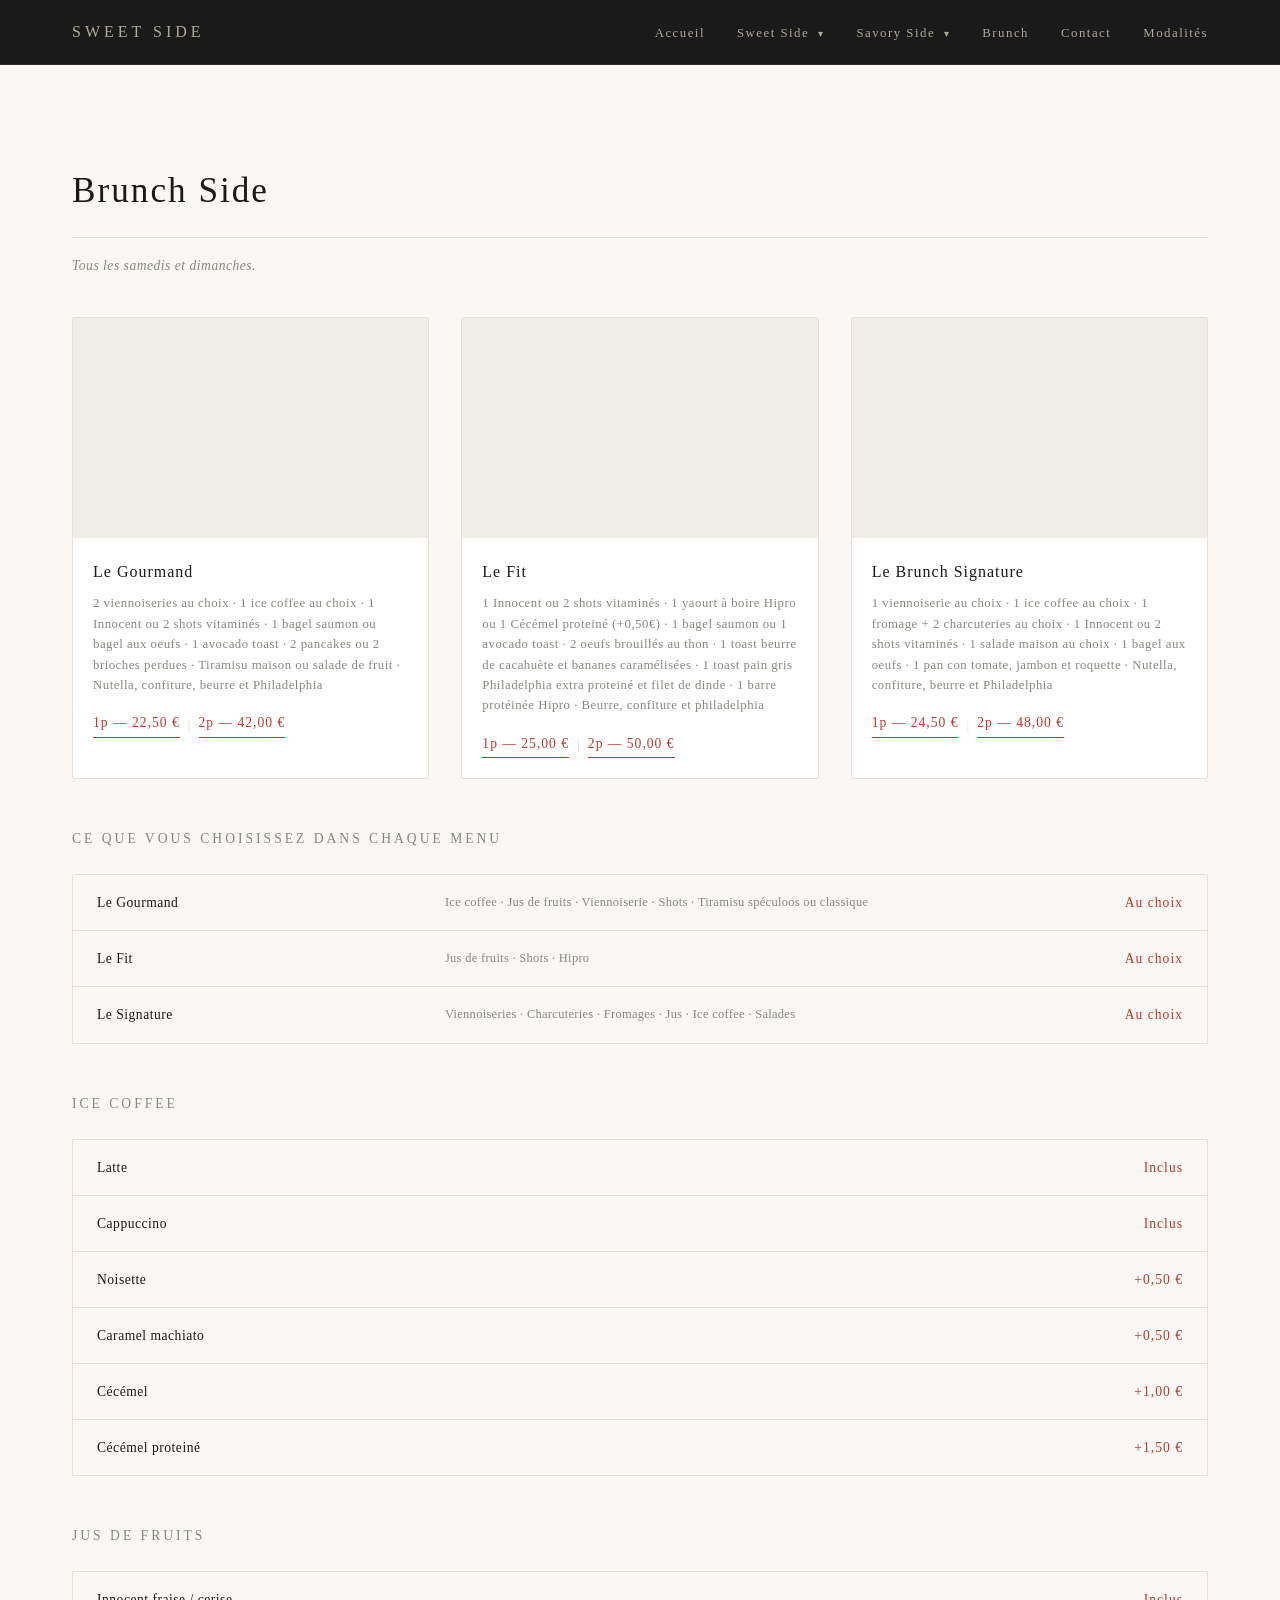
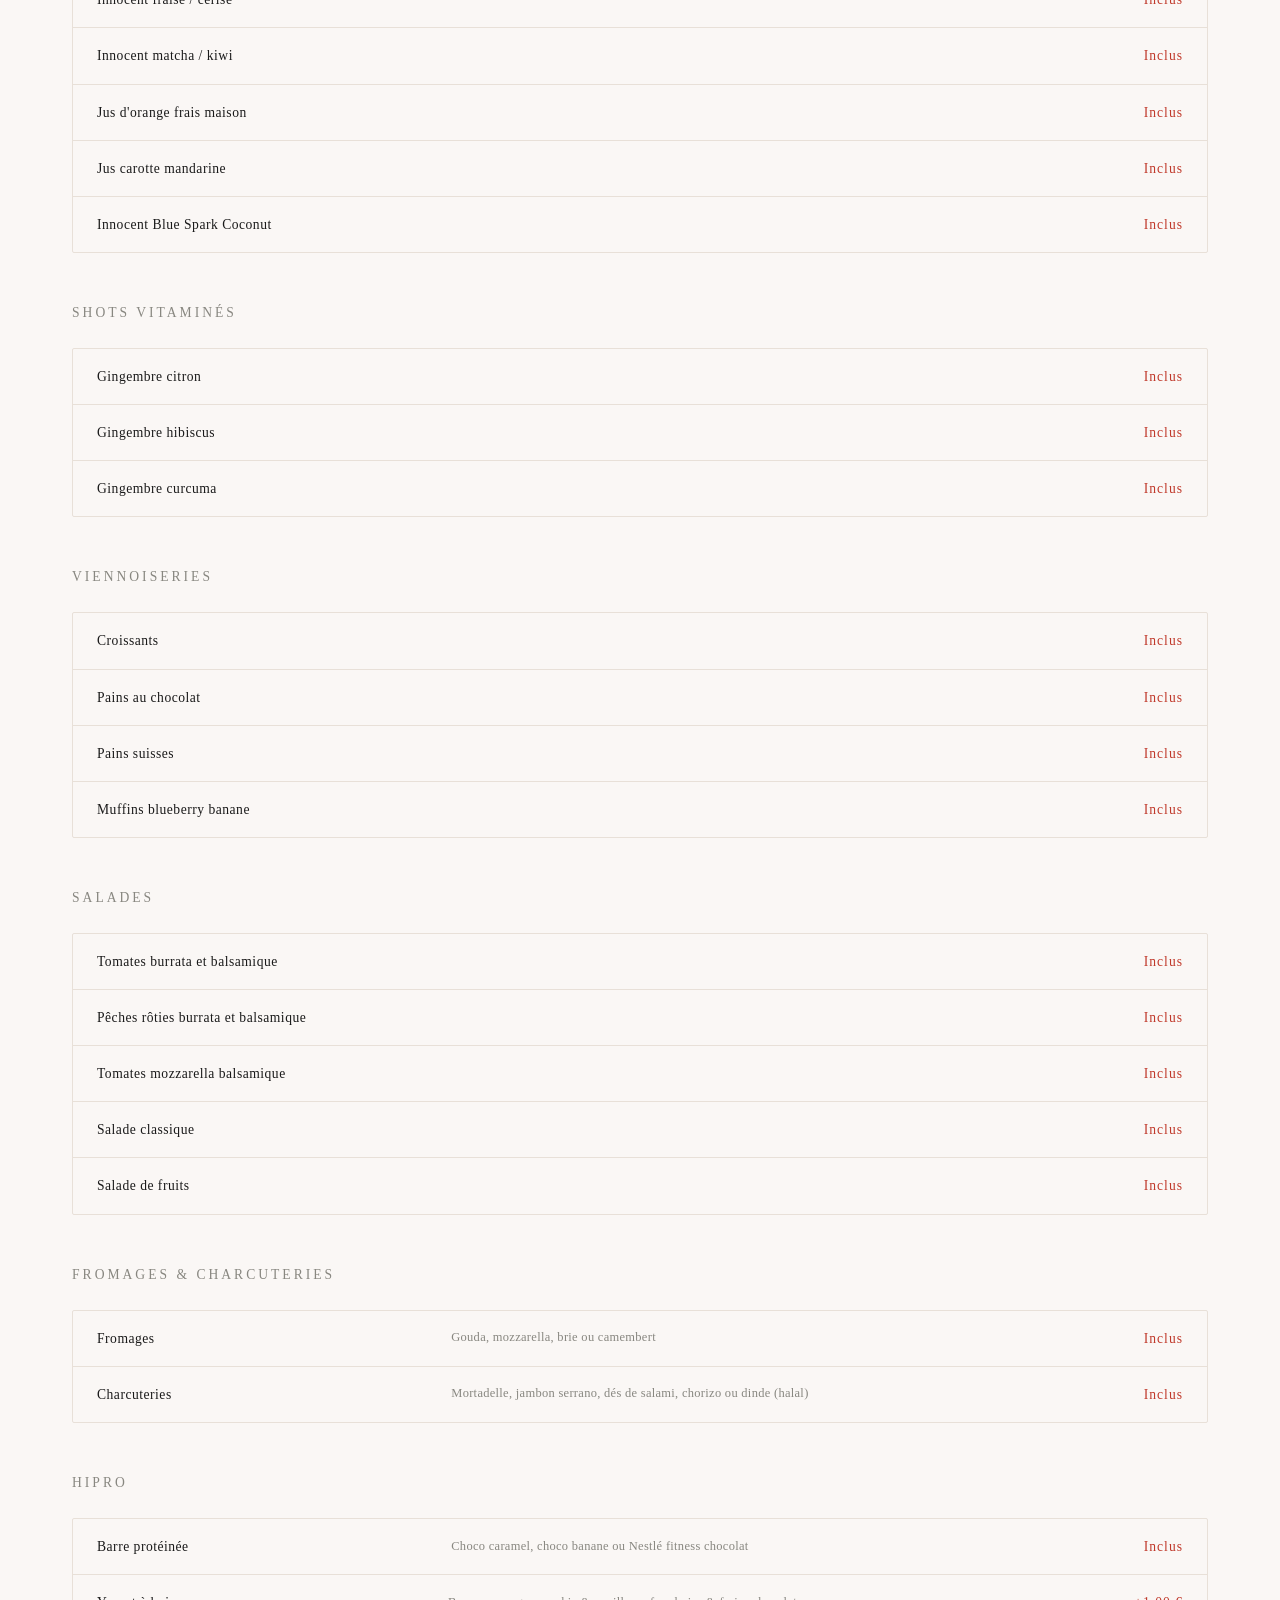
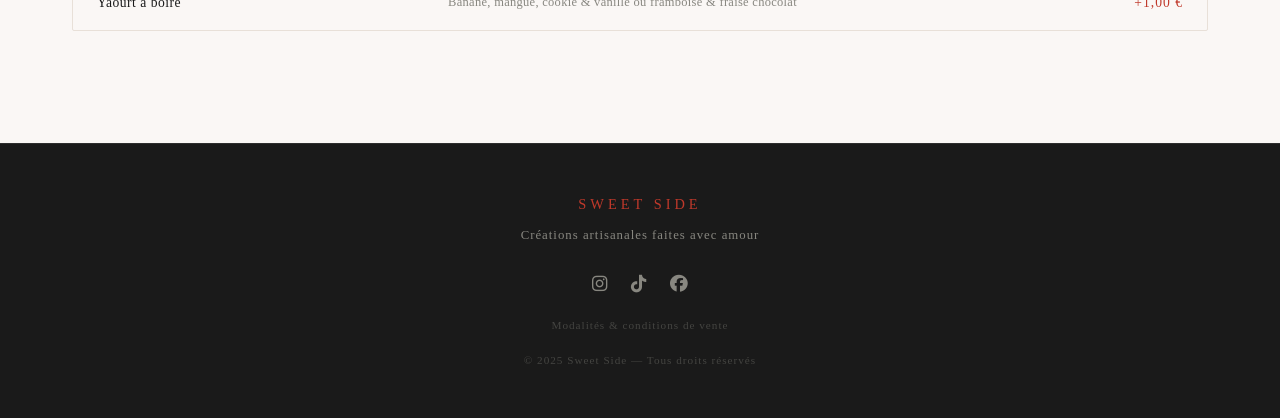
==== brunch.html @ 6151ad91 "feat: update brunch.html with full menu details and options" ====
<!DOCTYPE html>
<html lang="fr">
<head>
  <meta charset="UTF-8" />
  <meta name="viewport" content="width=device-width, initial-scale=1.0" />
  <title>Sweet Side — Brunch</title>
  <link rel="stylesheet" href="assets/css/style.css" />
  <link rel="stylesheet" href="https://cdnjs.cloudflare.com/ajax/libs/font-awesome/6.5.0/css/all.min.css" />
</head>
<body>

  <!-- HEADER / NAVBAR -->
  <header class="header">
    <div class="header__inner">

      <a href="index.html" class="header__logo">SWEET SIDE</a>

      <nav class="navbar">
        <ul class="navbar__list">

          <li class="navbar__item">
            <a href="index.html" class="navbar__link">Accueil</a>
          </li>

          <!-- SWEET SIDE dropdown -->
          <li class="navbar__item navbar__item--dropdown">
            <span class="navbar__link navbar__link--dropdown">
              Sweet Side <span class="navbar__arrow">▾</span>
            </span>
            <ul class="dropdown">
              <li><a href="sweet.html#cookies" class="dropdown__link">Cookies</a></li>
              <li><a href="sweet.html#pizza-cookies" class="dropdown__link">Pizza cookies</a></li>
              <li><a href="sweet.html#brownies" class="dropdown__link">Brownies & blondies</a></li>
              <li><a href="sweet.html#box" class="dropdown__link">Box Side</a></li>
              <li><a href="desserts.html#tiramisu" class="dropdown__link">Tiramisu</a></li>
              <li><a href="desserts.html#cakes" class="dropdown__link">Cakes</a></li>
              <li><a href="desserts.html#desserts" class="dropdown__link">Desserts</a></li>
              <li><a href="spreads.html#caramel" class="dropdown__link">Caramel</a></li>
              <li><a href="spreads.html#praline" class="dropdown__link">Praliné</a></li>
              <li><a href="drinks.html" class="dropdown__link">Milkshakes</a></li>
            </ul>
          </li>

          <!-- SAVORY SIDE dropdown -->
          <li class="navbar__item navbar__item--dropdown">
            <span class="navbar__link navbar__link--dropdown">
              Savory Side <span class="navbar__arrow">▾</span>
            </span>
            <ul class="dropdown">
              <li><a href="savory.html#buffet" class="dropdown__link">Buffet Side</a></li>
              <li><a href="savory.html#bread" class="dropdown__link">Bread Side</a></li>
            </ul>
          </li>

          <li class="navbar__item">
            <a href="brunch.html" class="navbar__link">Brunch</a>
          </li>

          <li class="navbar__item">
            <a href="contact.html" class="navbar__link">Contact</a>
          </li>

          <li class="navbar__item">
            <a href="modalites.html" class="navbar__link">Modalités</a>
          </li>

        </ul>
      </nav>

    </div>
  </header>

  <!-- CONTENU PRINCIPAL -->
  <main>
    <!-- BRUNCH -->
    <section id="brunch" class="section">
      <h2 class="section__title">Brunch Side</h2>
      <p class="section__desc">Tous les samedis et dimanches.</p>

      <!-- LES MENUS -->
      <div class="products__grid">

        <div class="product-card fade-in">
          <div class="product-card__img-placeholder"></div>
          <div class="product-card__body">
            <h3 class="product-card__name">Le Gourmand</h3>
            <p class="product-card__desc">2 viennoiseries au choix · 1 ice coffee au choix · 1 Innocent ou 2 shots vitaminés · 1 bagel saumon ou bagel aux oeufs · 1 avocado toast · 2 pancakes ou 2 brioches perdues · Tiramisu maison ou salade de fruit · Nutella, confiture, beurre et Philadelphia</p>
            <div class="product-card__prices">
              <span class="product-card__price">1p — 22,50 €</span>
              <span class="product-card__price-divider">|</span>
              <span class="product-card__price">2p — 42,00 €</span>
            </div>
          </div>
        </div>

        <div class="product-card fade-in">
          <div class="product-card__img-placeholder"></div>
          <div class="product-card__body">
            <h3 class="product-card__name">Le Fit</h3>
            <p class="product-card__desc">1 Innocent ou 2 shots vitaminés · 1 yaourt à boire Hipro ou 1 Cécémel proteiné (+0,50€) · 1 bagel saumon ou 1 avocado toast · 2 oeufs brouillés au thon · 1 toast beurre de cacahuète et bananes caramélisées · 1 toast pain gris Philadelphia extra proteiné et filet de dinde · 1 barre protéinée Hipro · Beurre, confiture et philadelphia</p>
            <div class="product-card__prices">
              <span class="product-card__price">1p — 25,00 €</span>
              <span class="product-card__price-divider">|</span>
              <span class="product-card__price">2p — 50,00 €</span>
            </div>
          </div>
        </div>

        <div class="product-card fade-in">
          <div class="product-card__img-placeholder"></div>
          <div class="product-card__body">
            <h3 class="product-card__name">Le Brunch Signature</h3>
            <p class="product-card__desc">1 viennoiserie au choix · 1 ice coffee au choix · 1 fromage + 2 charcuteries au choix · 1 Innocent ou 2 shots vitaminés · 1 salade maison au choix · 1 bagel aux oeufs · 1 pan con tomate, jambon et roquette · Nutella, confiture, beurre et Philadelphia</p>
            <div class="product-card__prices">
              <span class="product-card__price">1p — 24,50 €</span>
              <span class="product-card__price-divider">|</span>
              <span class="product-card__price">2p — 48,00 €</span>
            </div>
          </div>
        </div>

      </div>

      <!-- OPTIONS PAR MENU -->
      <h3 class="category__title">Ce que vous choisissez dans chaque menu</h3>
      <div class="brownie__options">
        <div class="brownie__option-item">
          <span class="brownie__option-name">Le Gourmand</span>
          <span class="brownie__option-desc">Ice coffee · Jus de fruits · Viennoiserie · Shots · Tiramisu spéculoos ou classique</span>
          <span class="brownie__option-price">Au choix</span>
        </div>
        <div class="brownie__option-item">
          <span class="brownie__option-name">Le Fit</span>
          <span class="brownie__option-desc">Jus de fruits · Shots · Hipro</span>
          <span class="brownie__option-price">Au choix</span>
        </div>
        <div class="brownie__option-item">
          <span class="brownie__option-name">Le Signature</span>
          <span class="brownie__option-desc">Viennoiseries · Charcuteries · Fromages · Jus · Ice coffee · Salades</span>
          <span class="brownie__option-price">Au choix</span>
        </div>
      </div>

      <!-- ICE COFFEE -->
      <h3 class="category__title">Ice coffee</h3>
      <div class="brownie__options">
        <div class="brownie__option-item">
          <span class="brownie__option-name">Latte</span>
          <span class="brownie__option-desc"></span>
          <span class="brownie__option-price">Inclus</span>
        </div>
        <div class="brownie__option-item">
          <span class="brownie__option-name">Cappuccino</span>
          <span class="brownie__option-desc"></span>
          <span class="brownie__option-price">Inclus</span>
        </div>
        <div class="brownie__option-item">
          <span class="brownie__option-name">Noisette</span>
          <span class="brownie__option-desc"></span>
          <span class="brownie__option-price">+0,50 €</span>
        </div>
        <div class="brownie__option-item">
          <span class="brownie__option-name">Caramel machiato</span>
          <span class="brownie__option-desc"></span>
          <span class="brownie__option-price">+0,50 €</span>
        </div>
        <div class="brownie__option-item">
          <span class="brownie__option-name">Cécémel</span>
          <span class="brownie__option-desc"></span>
          <span class="brownie__option-price">+1,00 €</span>
        </div>
        <div class="brownie__option-item">
          <span class="brownie__option-name">Cécémel proteiné</span>
          <span class="brownie__option-desc"></span>
          <span class="brownie__option-price">+1,50 €</span>
        </div>
      </div>

      <!-- JUS DE FRUITS -->
      <h3 class="category__title">Jus de fruits</h3>
      <div class="brownie__options">
        <div class="brownie__option-item">
          <span class="brownie__option-name">Innocent fraise / cerise</span>
          <span class="brownie__option-desc"></span>
          <span class="brownie__option-price">Inclus</span>
        </div>
        <div class="brownie__option-item">
          <span class="brownie__option-name">Innocent matcha / kiwi</span>
          <span class="brownie__option-desc"></span>
          <span class="brownie__option-price">Inclus</span>
        </div>
        <div class="brownie__option-item">
          <span class="brownie__option-name">Jus d'orange frais maison</span>
          <span class="brownie__option-desc"></span>
          <span class="brownie__option-price">Inclus</span>
        </div>
        <div class="brownie__option-item">
          <span class="brownie__option-name">Jus carotte mandarine</span>
          <span class="brownie__option-desc"></span>
          <span class="brownie__option-price">Inclus</span>
        </div>
        <div class="brownie__option-item">
          <span class="brownie__option-name">Innocent Blue Spark Coconut</span>
          <span class="brownie__option-desc"></span>
          <span class="brownie__option-price">Inclus</span>
        </div>
      </div>

      <!-- SHOTS -->
      <h3 class="category__title">Shots vitaminés</h3>
      <div class="brownie__options">
        <div class="brownie__option-item">
          <span class="brownie__option-name">Gingembre citron</span>
          <span class="brownie__option-desc"></span>
          <span class="brownie__option-price">Inclus</span>
        </div>
        <div class="brownie__option-item">
          <span class="brownie__option-name">Gingembre hibiscus</span>
          <span class="brownie__option-desc"></span>
          <span class="brownie__option-price">Inclus</span>
        </div>
        <div class="brownie__option-item">
          <span class="brownie__option-name">Gingembre curcuma</span>
          <span class="brownie__option-desc"></span>
          <span class="brownie__option-price">Inclus</span>
        </div>
      </div>

      <!-- VIENNOISERIES -->
      <h3 class="category__title">Viennoiseries</h3>
      <div class="brownie__options">
        <div class="brownie__option-item">
          <span class="brownie__option-name">Croissants</span>
          <span class="brownie__option-desc"></span>
          <span class="brownie__option-price">Inclus</span>
        </div>
        <div class="brownie__option-item">
          <span class="brownie__option-name">Pains au chocolat</span>
          <span class="brownie__option-desc"></span>
          <span class="brownie__option-price">Inclus</span>
        </div>
        <div class="brownie__option-item">
          <span class="brownie__option-name">Pains suisses</span>
          <span class="brownie__option-desc"></span>
          <span class="brownie__option-price">Inclus</span>
        </div>
        <div class="brownie__option-item">
          <span class="brownie__option-name">Muffins blueberry banane</span>
          <span class="brownie__option-desc"></span>
          <span class="brownie__option-price">Inclus</span>
        </div>
      </div>

      <!-- SALADES -->
      <h3 class="category__title">Salades</h3>
      <div class="brownie__options">
        <div class="brownie__option-item">
          <span class="brownie__option-name">Tomates burrata et balsamique</span>
          <span class="brownie__option-desc"></span>
          <span class="brownie__option-price">Inclus</span>
        </div>
        <div class="brownie__option-item">
          <span class="brownie__option-name">Pêches rôties burrata et balsamique</span>
          <span class="brownie__option-desc"></span>
          <span class="brownie__option-price">Inclus</span>
        </div>
        <div class="brownie__option-item">
          <span class="brownie__option-name">Tomates mozzarella balsamique</span>
          <span class="brownie__option-desc"></span>
          <span class="brownie__option-price">Inclus</span>
        </div>
        <div class="brownie__option-item">
          <span class="brownie__option-name">Salade classique</span>
          <span class="brownie__option-desc"></span>
          <span class="brownie__option-price">Inclus</span>
        </div>
        <div class="brownie__option-item">
          <span class="brownie__option-name">Salade de fruits</span>
          <span class="brownie__option-desc"></span>
          <span class="brownie__option-price">Inclus</span>
        </div>
      </div>

      <!-- FROMAGES & CHARCUTERIES -->
      <h3 class="category__title">Fromages & charcuteries</h3>
      <div class="brownie__options">
        <div class="brownie__option-item">
          <span class="brownie__option-name">Fromages</span>
          <span class="brownie__option-desc">Gouda, mozzarella, brie ou camembert</span>
          <span class="brownie__option-price">Inclus</span>
        </div>
        <div class="brownie__option-item">
          <span class="brownie__option-name">Charcuteries</span>
          <span class="brownie__option-desc">Mortadelle, jambon serrano, dés de salami, chorizo ou dinde (halal)</span>
          <span class="brownie__option-price">Inclus</span>
        </div>
      </div>

      <!-- HIPRO -->
      <h3 class="category__title">Hipro</h3>
      <div class="brownie__options">
        <div class="brownie__option-item">
          <span class="brownie__option-name">Barre protéinée</span>
          <span class="brownie__option-desc">Choco caramel, choco banane ou Nestlé fitness chocolat</span>
          <span class="brownie__option-price">Inclus</span>
        </div>
        <div class="brownie__option-item">
          <span class="brownie__option-name">Yaourt à boire</span>
          <span class="brownie__option-desc">Banane, mangue, cookie & vanille ou framboise & fraise chocolat</span>
          <span class="brownie__option-price">+1,00 €</span>
        </div>
      </div>

    </section>
  </main>

  <!-- FOOTER -->
  <footer class="footer">
    <p class="footer__name">SWEET SIDE</p>
    <p class="footer__tagline">Créations artisanales faites avec amour</p>
    <div class="footer__socials">
      <a href="https://www.instagram.com/TONCOMPTE" target="_blank" class="footer__social-link">
        <i class="fa-brands fa-instagram"></i>
      </a>
      <a href="https://www.tiktok.com/@TONCOMPTE" target="_blank" class="footer__social-link">
        <i class="fa-brands fa-tiktok"></i>
      </a>
      <a href="https://www.facebook.com/TONCOMPTE" target="_blank" class="footer__social-link">
        <i class="fa-brands fa-facebook"></i>
      </a>
    </div>
    <a href="modalites.html" class="footer__modalites">Modalités & conditions de vente</a>
    <p class="footer__copy">&copy; 2025 Sweet Side — Tous droits réservés</p>
  </footer>

  <script src="assets/js/script.js"></script>
</body>
</html>
---- assets/css/style.css ----
/* ===== RESET & BASE ===== */
*, *::before, *::after {
  margin: 0;
  padding: 0;
  box-sizing: border-box;
}

html {
  scroll-behavior: smooth;
}

body {
  font-family: 'Georgia', serif;
  background-color: #FAF7F5;
  color: #1A1A1A;
  line-height: 1.7;
}

/* ===== HEADER ===== */
.header {
  position: sticky;
  top: 0;
  z-index: 100;
  background-color: #1A1A1A;
  border-bottom: 1px solid #2E2E2E;
  transition: height 0.3s ease, box-shadow 0.3s ease;
}

.header__inner {
  max-width: 1200px;
  margin: 0 auto;
  padding: 0 2rem;
  height: 64px;
  display: flex;
  align-items: center;
  justify-content: space-between;
}

.header__logo {
  font-family: 'Georgia', serif;
  font-size: 1rem;
  letter-spacing: 4px;
  color: #B0A898;
  text-decoration: none;
}

/* ===== NAVBAR ===== */
.navbar__list {
  list-style: none;
  display: flex;
  align-items: center;
  gap: 2rem;
}

.navbar__item {
  position: relative;
}

.navbar__link {
  font-family: 'Georgia', serif;
  font-size: 0.8rem;
  letter-spacing: 1.5px;
  color: #B0A898;
  text-decoration: none;
  cursor: pointer;
  transition: color 0.2s ease;
}

.navbar__link:hover,
.navbar__link--dropdown:hover {
  color: #F0EDE8;
}

.navbar__arrow {
  font-size: 0.65rem;
  margin-left: 4px;
}

/* ===== DROPDOWN ===== */
.dropdown {
  display: none;
  position: absolute;
  top: calc(100% + 2px);
  left: 50%;
  transform: translateX(-50%);
  background-color: #FAF7F5;
  border: 0.5px solid #E8E0D8;
  border-radius: 4px;
  list-style: none;
  min-width: 200px;
  padding: 14px 0 8px 0;
  z-index: 200;
}

.navbar__item--dropdown:hover .dropdown {
  display: block;
}

.dropdown__link {
  display: block;
  padding: 10px 20px;
  font-size: 0.8rem;
  letter-spacing: 1px;
  color: #1A1A1A;
  text-decoration: none;
  transition: background-color 0.15s ease;
}

.dropdown__link:hover {
  background-color: #F0EDE8;
}

/* ===== HERO ===== */
.section--hero {
  display: grid;
  grid-template-columns: 1fr 1fr;
  min-height: 90vh;
  padding: 0;
  max-width: 100%;
}

.hero__left {
  display: flex;
  flex-direction: column;
  justify-content: center;
  gap: 1.25rem;
  padding: 4rem 5rem;
  border-right: 0.5px solid #E8E0D8;
}

.hero__tag {
  font-size: 0.7rem;
  letter-spacing: 3px;
  text-transform: uppercase;
  color: #B0A898;
}

.hero__title {
  font-family: 'Georgia', serif;
  font-size: clamp(2rem, 4vw, 3.2rem);
  font-weight: 400;
  letter-spacing: 1px;
  line-height: 1.3;
  color: #C0392B;
}

.hero__line {
  width: 32px;
  height: 1px;
  background-color: #C0392B;
}

.hero__subtitle {
  font-size: 0.85rem;
  letter-spacing: 0.5px;
  color: #888780;
  line-height: 1.8;
}

.hero__right {
  background-color: #F0EDE8;
  display: flex;
  flex-direction: column;
  align-items: center;
  justify-content: center;
  gap: 12px;
  padding: 3rem;
}

.hero__img-main {
  width: 100%;
  max-width: 320px;
  height: 240px;
  background-color: #E8E0D4;
  border-radius: 2px;
  overflow: hidden;
}

.hero__img-row {
  display: flex;
  gap: 12px;
  width: 100%;
  max-width: 320px;
}

.hero__img-small {
  flex: 1;
  height: 120px;
  background-color: #E0D8D0;
  border-radius: 2px;
  overflow: hidden;
}

.hero__img {
  width: 100%;
  height: 100%;
  object-fit: cover;
}

.hero__img-caption {
  font-size: 0.7rem;
  letter-spacing: 2px;
  text-transform: uppercase;
  color: #B0A898;
}
/* ===== BOUTON ===== */
.btn {
  display: inline-block;
  padding: 12px 36px;
  border: 1px solid #1A1A1A;
  color: #1A1A1A;
  font-size: 0.75rem;
  letter-spacing: 2px;
  text-transform: uppercase;
  text-decoration: none;
  transition: background-color 0.2s ease, color 0.2s ease;
}

.btn:hover {
    background-color: #C0392B;
    border-color: #C0392B;
    color: #FAF7F5;
}

/* ===== SECTIONS ===== */
.section {
  max-width: 1200px;
  margin: 0 auto;
  padding: 6rem 2rem;
}

.section__title {
  font-family: 'Georgia', serif;
  font-size: clamp(1.5rem, 3vw, 2.2rem);
  font-weight: 400;
  letter-spacing: 2px;
  color: #1A1A1A;
  margin-bottom: 3rem;
  padding-bottom: 1rem;
  border-bottom: 0.5px solid #E8E0D8;
}

/* ===== FOOTER ===== */
.footer {
  background-color: #1A1A1A;
  text-align: center;
  padding: 3rem 2rem;
  border-top: 1px solid #2E2E2E;
}

.footer__name {
  font-family: 'Georgia', serif;
  font-size: 0.9rem;
  letter-spacing: 4px;
  color: #C0392B;
  margin-bottom: 0.5rem;
}

.footer__tagline {
  font-size: 0.8rem;
  letter-spacing: 1px;
  color: #888780;
  margin-bottom: 1.5rem;
}

.footer__copy {
  font-size: 0.7rem;
  letter-spacing: 1px;
  color: #444441;
}

/* ===== PRODUCT GRID ===== */
.products__grid {
  display: grid;
  grid-template-columns: repeat(auto-fill, minmax(280px, 1fr));
  gap: 2rem;
}

.product-card {
  background-color: #FFFFFF;
  border: 0.5px solid #E8E0D8;
  border-radius: 2px;
  overflow: hidden;
  transition: transform 0.2s ease, border-color 0.2s ease;
}

.product-card:hover {
  transform: translateY(-4px);
  border-color: #C8B8A8;
}

.product-card__img-placeholder {
  width: 100%;
  height: 220px;
  background-color: #F0EDE8;
}

.product-card__body {
  padding: 1.25rem;
}

.product-card__name {
  font-family: 'Georgia', serif;
  font-size: 1rem;
  font-weight: 400;
  letter-spacing: 1px;
  color: #1A1A1A;
  margin-bottom: 0.5rem;
}

.product-card__desc {
  font-size: 0.8rem;
  color: #888780;
  letter-spacing: 0.5px;
  line-height: 1.6;
  margin-bottom: 1rem;
}

.product-card__price {
  font-size: 0.85rem;
  letter-spacing: 1px;
    color: #C0392B;
    border-bottom: 1px solid #C0392B;
  padding-bottom: 2px;
}
.logo__img {
    padding-top: 10px;
    height: 40px;
    width: auto;
}



.section__desc {
  font-size: 0.85rem;
  letter-spacing: 0.5px;
  color: #888780;
  margin-top: -2rem;
  margin-bottom: 2.5rem;
  font-style: italic;
}


.fade-in {
  opacity: 0;
  transform: translateY(60px);
  transition: opacity 0.8s ease, transform 0.8s ease;
}

.fade-in.visible {
  opacity: 1;
  transform: translateY(0);
}


.header.scrolled .header__inner {
  height: 52px;
  box-shadow: 0 1px 0 #2E2E2E;
  transition: height 0.3s ease;
}

.header__inner {
  max-width: 1200px;
  margin: 0 auto;
  padding: 0 2rem;
  height: 64px;
  display: flex;
  align-items: center;
  justify-content: space-between;
  transition: height 0.3s ease;
}

/* ===== CONTACT ===== */
.section--contact {
  text-align: center;
}

.contact__desc {
  font-size: 0.85rem;
  color: #888780;
  letter-spacing: 0.5px;
  line-height: 1.8;
  margin-bottom: 3rem;
}

.contact__socials {
  display: flex;
  justify-content: center;
  gap: 3rem;
}

.social__link {
  display: flex;
  flex-direction: column;
  align-items: center;
  gap: 10px;
  text-decoration: none;
  color: #1A1A1A;
  transition: color 0.2s ease, transform 0.2s ease;
}

.social__link:hover {
  color: #C0392B;
  transform: translateY(-4px);
}

.social__link i {
  font-size: 2rem;
}

.social__link span {
  font-size: 0.7rem;
  letter-spacing: 2px;
  text-transform: uppercase;
}

/* ===== CATEGORY TITLE ===== */
.category__title {
  font-family: 'Georgia', serif;
  font-size: 0.85rem;
  font-weight: 400;
  letter-spacing: 3px;
  text-transform: uppercase;
  color: #888780;
  margin-bottom: 1.5rem;
  margin-top: 3rem;
}

/* ===== COOKIES MENTIONS ===== */
.cookies__mentions {
  margin-top: 3rem;
  padding: 1.5rem 2rem;
  border: 0.5px solid #E8E0D8;
  border-left: 2px solid #C0392B;
  border-radius: 0;
}

.cookies__mentions p {
  font-size: 0.78rem;
  color: #888780;
  letter-spacing: 0.3px;
  line-height: 1.8;
  margin-bottom: 0.5rem;
}

.cookies__mentions p:last-child {
  margin-bottom: 0;
}

/* ===== PRODUCT CARD PRICES ===== */
.product-card__prices {
  display: flex;
  align-items: center;
  gap: 8px;
  flex-wrap: wrap;
}

.product-card__price-divider {
  color: #E8E0D8;
  font-size: 0.85rem;
}

.product-card__price--only {
  font-style: italic;
}


/* ===== BROWNIE SPECIAL ===== */
.brownie__special {
  display: grid;
  grid-template-columns: 280px 1fr;
  gap: 2rem;
  background-color: #FFFFFF;
  border: 0.5px solid #E8E0D8;
  border-radius: 2px;
  overflow: hidden;
  margin-bottom: 1rem;
}

.brownie__special-img {
  height: 100%;
  min-height: 180px;
}

.brownie__special-body {
  padding: 1.5rem 1.5rem 1.5rem 0;
  display: flex;
  flex-direction: column;
  justify-content: center;
  gap: 0.75rem;
}

/* ===== BROWNIE OPTIONS ===== */
.brownie__options {
  display: flex;
  flex-direction: column;
  gap: 0;
  border: 0.5px solid #E8E0D8;
  border-radius: 2px;
  overflow: hidden;
  margin-bottom: 1rem;
}

.brownie__option-item {
  display: grid;
  grid-template-columns: 1fr 2fr auto;
  align-items: center;
  gap: 1rem;
  padding: 1rem 1.5rem;
  border-bottom: 0.5px solid #E8E0D8;
}

.brownie__option-item:last-child {
  border-bottom: none;
}

.brownie__option-name {
  font-family: 'Georgia', serif;
  font-size: 0.85rem;
  letter-spacing: 0.5px;
  color: #1A1A1A;
}

.brownie__option-desc {
  font-size: 0.78rem;
  color: #888780;
  letter-spacing: 0.3px;
  line-height: 1.6;
}

.brownie__option-price {
  font-size: 0.85rem;
  letter-spacing: 1px;
  color: #C0392B;
  white-space: nowrap;
}


/* ===== FOOTER SOCIALS ===== */
.footer__socials {
  display: flex;
  justify-content: center;
  gap: 1.5rem;
  margin-bottom: 1rem;
}

.footer__social-link {
  color: #888780;
  font-size: 1.1rem;
  transition: color 0.2s ease;
  text-decoration: none;
}

.footer__social-link:hover {
  color: #C0392B;
}

.footer__modalites {
  display: block;
  font-size: 0.7rem;
  letter-spacing: 1px;
  color: #444441;
  text-decoration: none;
  margin-bottom: 1rem;
  transition: color 0.2s ease;
}

.footer__modalites:hover {
  color: #888780;
}

/* ===== UNIVERS GRID ===== */
.section--univers {
  max-width: 1200px;
  margin: 0 auto;
  padding: 6rem 2rem;
}

.univers__grid {
  display: grid;
  grid-template-columns: repeat(auto-fill, minmax(320px, 1fr));
  gap: 1.5rem;
}

.univers__card {
  text-decoration: none;
  background-color: #FFFFFF;
  border: 0.5px solid #E8E0D8;
  border-radius: 2px;
  overflow: hidden;
  transition: transform 0.2s ease, border-color 0.2s ease;
  display: block;
}

.univers__card:hover {
  transform: translateY(-4px);
  border-color: #C0392B;
}

.univers__card-img {
  width: 100%;
  height: 200px;
  background-color: #F0EDE8;
}

.univers__card-body {
  padding: 1.25rem;
}

.univers__card-title {
  font-family: 'Georgia', serif;
  font-size: 1rem;
  font-weight: 400;
  letter-spacing: 1px;
  color: #1A1A1A;
  margin-bottom: 0.4rem;
}

.univers__card-desc {
  font-size: 0.78rem;
  color: #888780;
  letter-spacing: 0.5px;
}



/* ===== TIRAMISU TABLE ===== */
.tiramisu__table {
  border: 0.5px solid #E8E0D8;
  border-radius: 2px;
  overflow: visible;
  margin-bottom: 2rem;
}

.tiramisu__header {
  display: grid;
  grid-template-columns: 2fr 1fr 1fr;
  padding: 12px 20px;
  background-color: #1A1A1A;
  gap: 1rem;
}

.tiramisu__header .tiramisu__col-price {
  font-size: 0.75rem;
  letter-spacing: 2px;
  text-transform: uppercase;
  color: #B0A898;
  text-align: center;
}

.tiramisu__row {
  display: grid;
  grid-template-columns: 2fr 1fr 1fr;
  padding: 12px 20px;
  gap: 1rem;
  border-bottom: 0.5px solid #E8E0D8;
  align-items: center;
  transition: background-color 0.15s ease;
}


.tiramisu__row:hover {
  background-color: #F5F0EC;
}

.tiramisu__row--option {
  background-color: #FAF7F5;
}

.tiramisu__name {
  font-family: 'Georgia', serif;
  font-size: 0.9rem;
  letter-spacing: 0.5px;
  color: #1A1A1A;
}

.tiramisu__price {
  font-size: 0.85rem;
  letter-spacing: 1px;
  color: #C0392B;
  text-align: center;
}

/* ===== CONTACT INFO ===== */
.contact__info {
  margin-top: 3rem;
  max-width: 500px;
  margin-left: auto;
  margin-right: auto;
}

.contact__info-text {
  font-size: 0.85rem;
  color: #888780;
  letter-spacing: 0.5px;
  line-height: 1.8;
  text-align: center;
  font-style: italic;
}


/* ===== MODALITES ===== */
.section--modalites {
  max-width: 800px;
}

.modalite__bloc {
  margin-bottom: 2.5rem;
  padding-bottom: 2.5rem;
  border-bottom: 0.5px solid #E8E0D8;
}

.modalite__bloc:last-child {
  border-bottom: none;
}

.modalite__titre {
  font-family: 'Georgia', serif;
  font-size: 1rem;
  font-weight: 400;
  letter-spacing: 2px;
  color: #C0392B;
  margin-bottom: 1rem;
}

.modalite__texte {
  font-size: 0.85rem;
  color: #444441;
  letter-spacing: 0.3px;
  line-height: 1.9;
  margin-bottom: 0.75rem;
}

.modalite__texte:last-child {
  margin-bottom: 0;
}

.modalite__texte--warning {
  color: #888780;
  font-style: italic;
}

.modalite__liste {
  list-style: none;
  margin: 0.75rem 0;
  padding: 0;
}

.modalite__liste li {
  font-size: 0.85rem;
  color: #444441;
  letter-spacing: 0.3px;
  padding: 6px 0 6px 1rem;
  border-left: 2px solid #C0392B;
  margin-bottom: 6px;
}

/* ===== LIVRAISON GRID ===== */
.livraison__grid {
  display: grid;
  grid-template-columns: repeat(auto-fill, minmax(160px, 1fr));
  gap: 1rem;
  margin: 1.5rem 0;
}

.livraison__zone {
  background-color: #FFFFFF;
  border: 0.5px solid #E8E0D8;
  border-radius: 2px;
  padding: 1rem;
  text-align: center;
}

.livraison__prix {
  display: block;
  font-family: 'Georgia', serif;
  font-size: 1.2rem;
  color: #C0392B;
  letter-spacing: 1px;
  margin-bottom: 0.5rem;
}

.livraison__villes {
  font-size: 0.75rem;
  color: #888780;
  letter-spacing: 0.3px;
  line-height: 1.6;
}
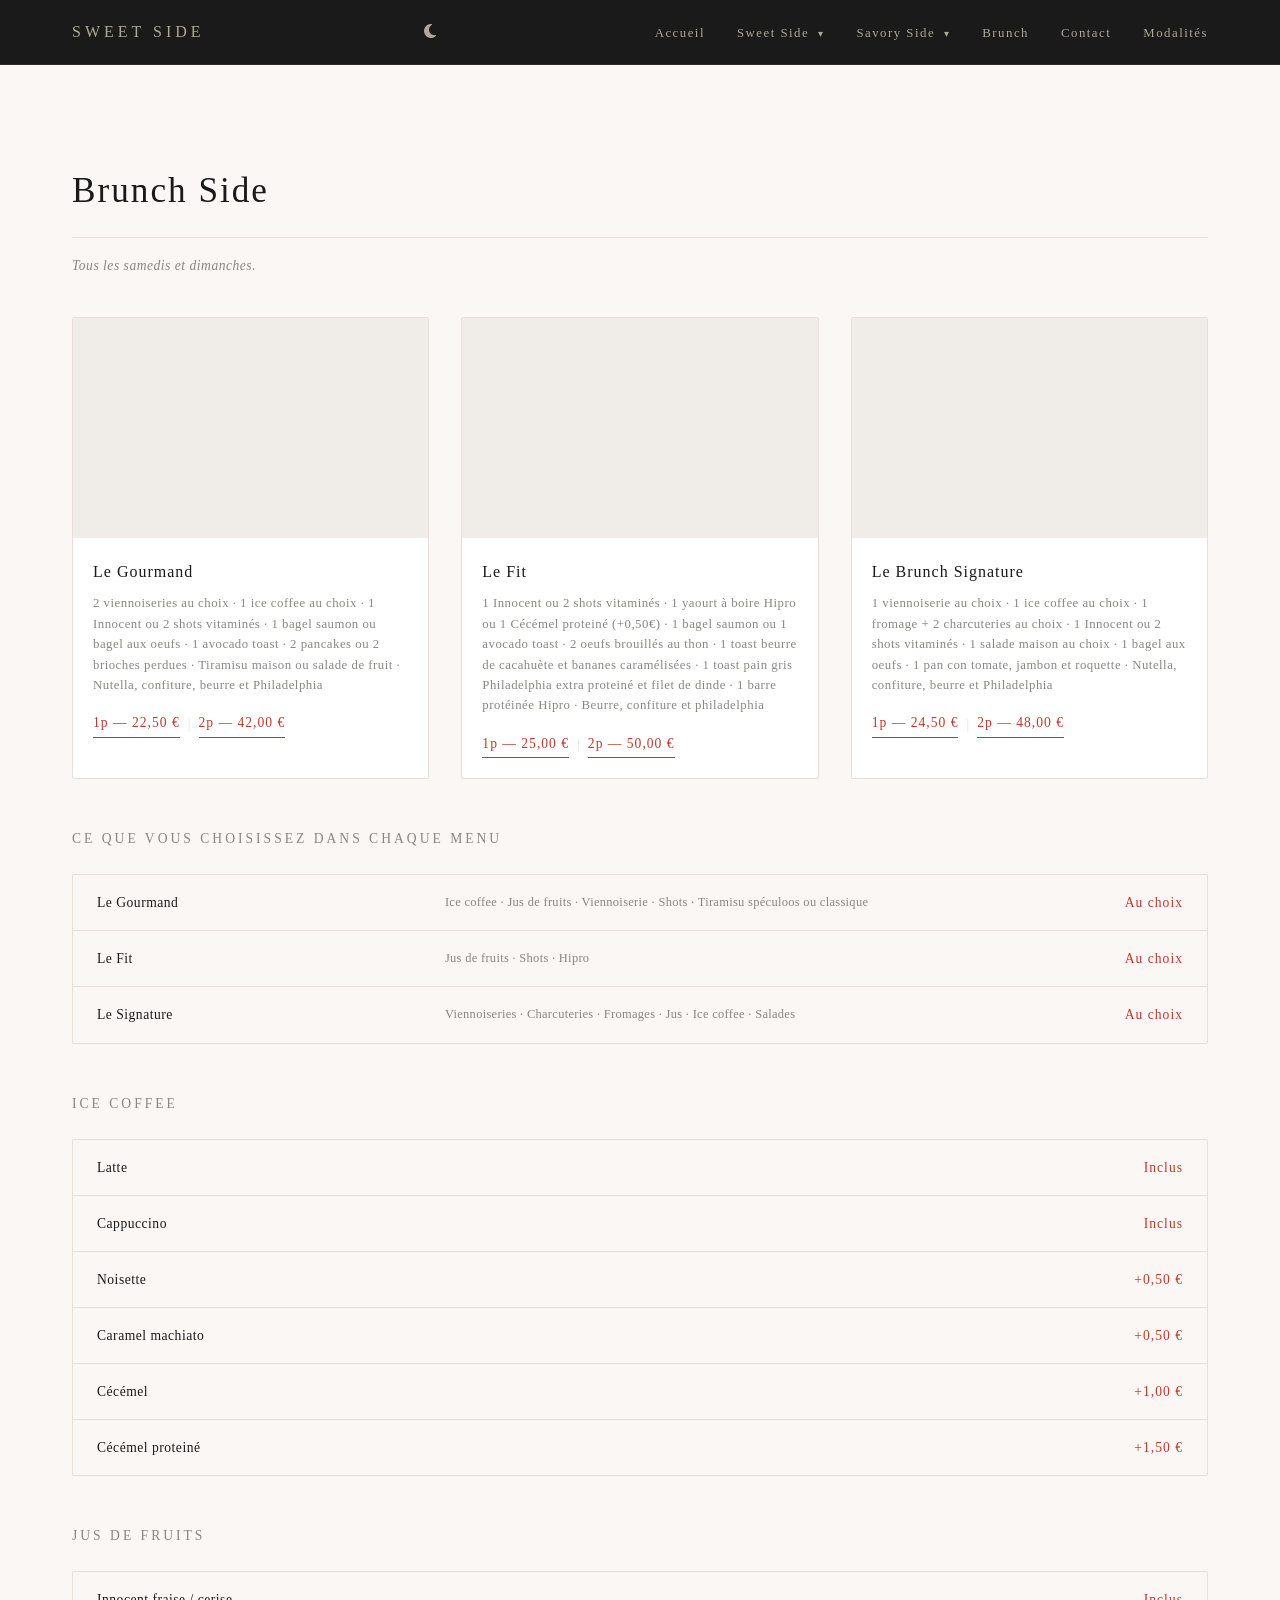
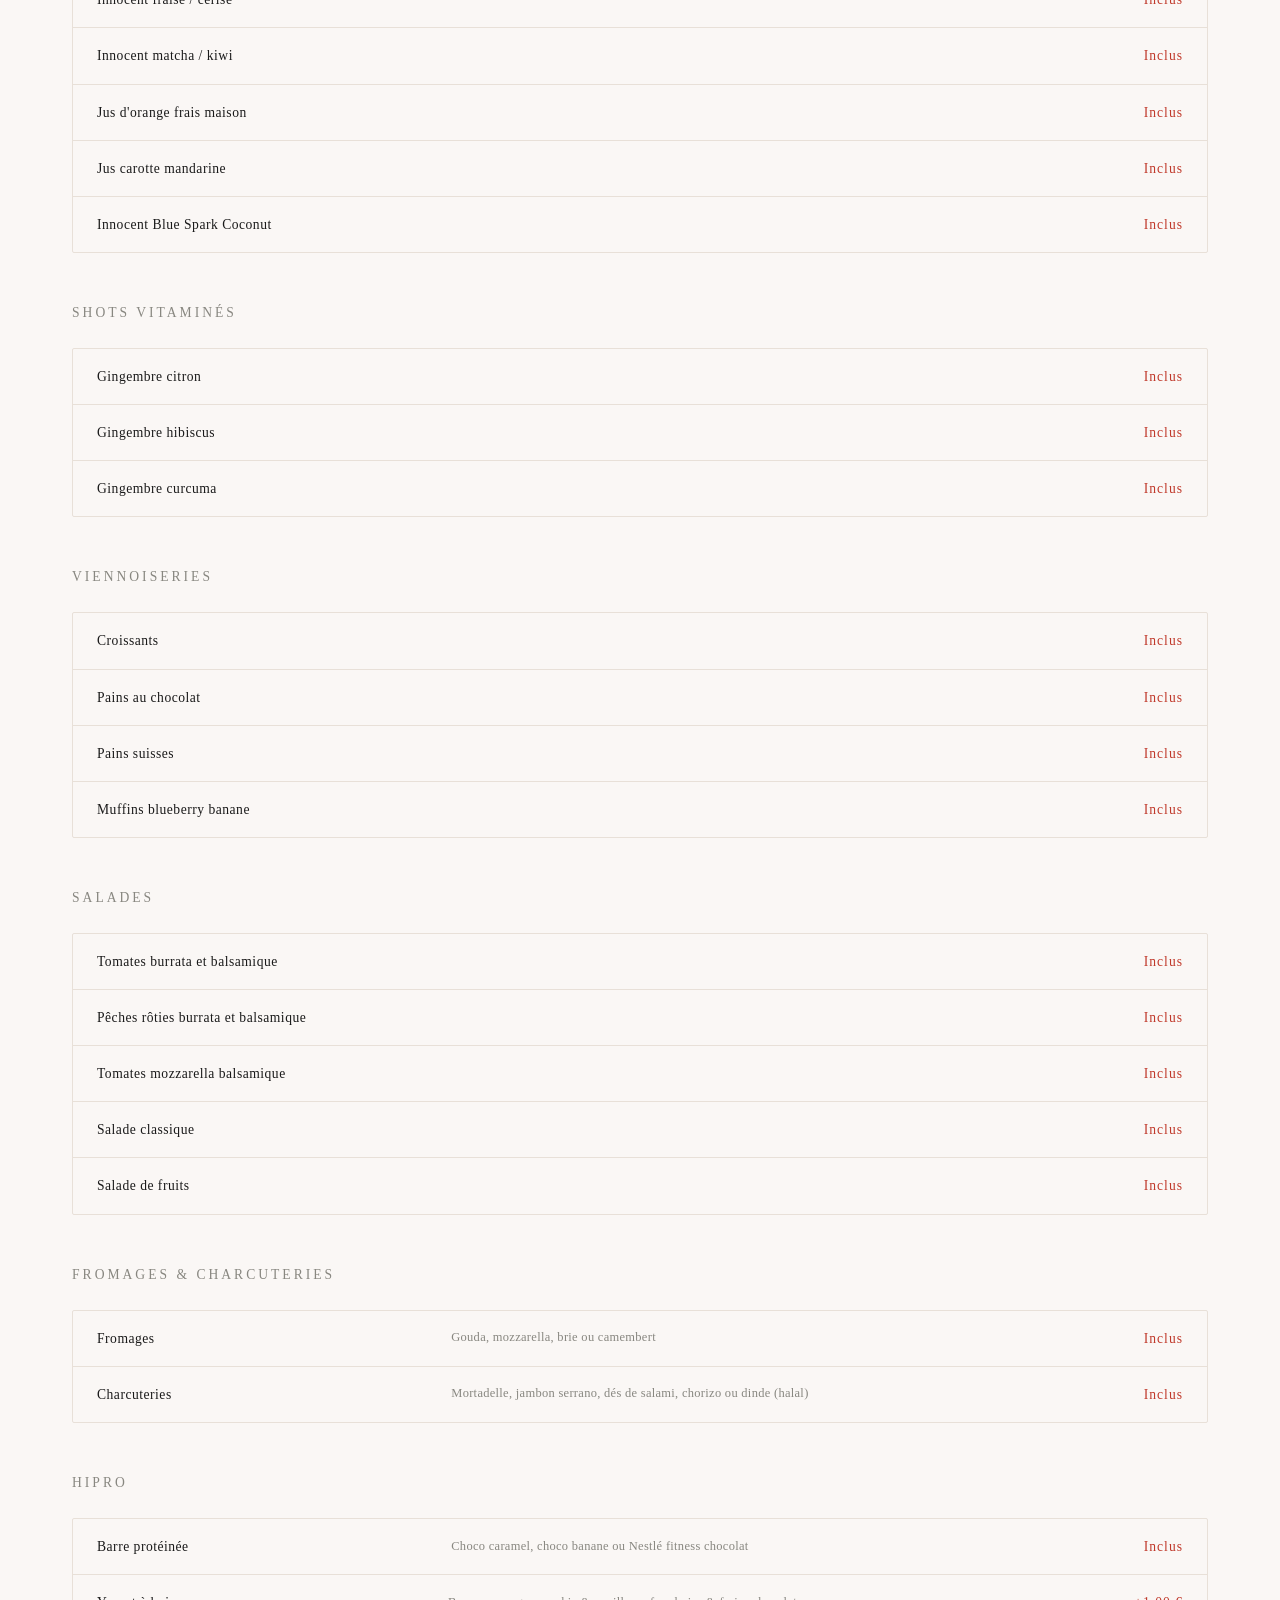
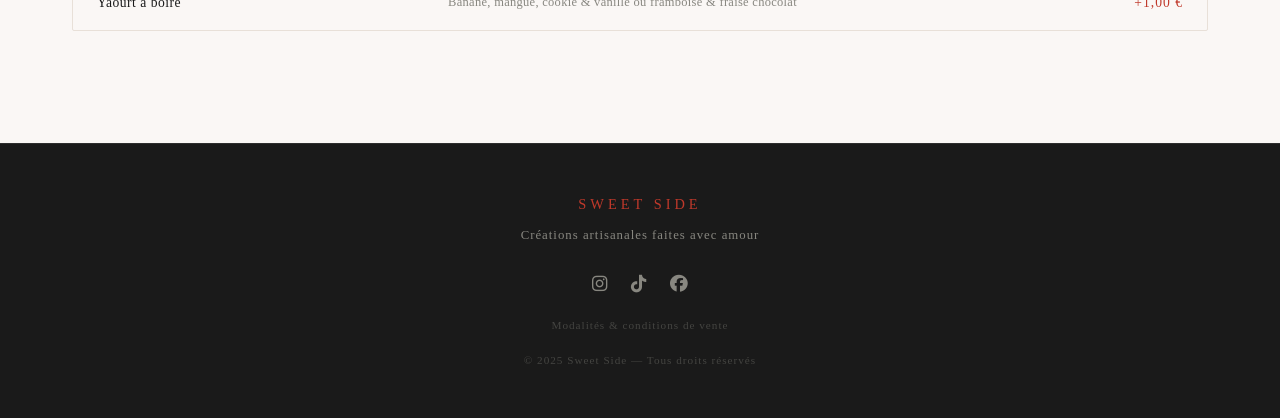
==== commit 45b23b16: "feat: add dark mode and fix dropdown click only" ====
--- a/brunch.html
+++ b/brunch.html
@@ -14,8 +14,16 @@
     <div class="header__inner">
 
       <a href="index.html" class="header__logo">SWEET SIDE</a>
+      <button class="theme-toggle" id="theme-toggle">
+        <i class="fa-solid fa-moon"></i>
+      </button>
 
       <nav class="navbar">
+        <button class="burger" id="burger">
+          <span class="burger__line"></span>
+          <span class="burger__line"></span>
+          <span class="burger__line"></span>
+        </button>
         <ul class="navbar__list">
 
           <li class="navbar__item">
@@ -319,13 +327,13 @@
     <p class="footer__name">SWEET SIDE</p>
     <p class="footer__tagline">Créations artisanales faites avec amour</p>
     <div class="footer__socials">
-      <a href="https://www.instagram.com/TONCOMPTE" target="_blank" class="footer__social-link">
+      <a href="https://www.instagram.com/sweet_side_lalouviere/" target="_blank" class="footer__social-link">
         <i class="fa-brands fa-instagram"></i>
       </a>
-      <a href="https://www.tiktok.com/@TONCOMPTE" target="_blank" class="footer__social-link">
+      <a href="https://www.tiktok.com/@sweetside.lalouviere" target="_blank" class="footer__social-link">
         <i class="fa-brands fa-tiktok"></i>
       </a>
-      <a href="https://www.facebook.com/TONCOMPTE" target="_blank" class="footer__social-link">
+      <a href="https://www.facebook.com/profile.php?id=61564820981192" target="_blank" class="footer__social-link">
         <i class="fa-brands fa-facebook"></i>
       </a>
     </div>
--- a/assets/css/style.css
+++ b/assets/css/style.css
@@ -91,11 +91,9 @@
   padding: 14px 0 8px 0;
   z-index: 200;
 }
-
-.navbar__item--dropdown:hover .dropdown {
+.navbar__item--dropdown.open .dropdown {
   display: block;
 }
-
 .dropdown__link {
   display: block;
   padding: 10px 20px;
@@ -785,4 +783,294 @@
   color: #888780;
   letter-spacing: 0.3px;
   line-height: 1.6;
+}
+
+
+
+
+/* ===== BURGER MENU ===== */
+.burger {
+  display: none;
+  flex-direction: column;
+  gap: 5px;
+  background: none;
+  border: none;
+  cursor: pointer;
+  padding: 4px;
+}
+
+.burger__line {
+  display: block;
+  width: 24px;
+  height: 1.5px;
+  background-color: #F0EDE8;
+  transition: transform 0.3s ease, opacity 0.3s ease;
+}
+
+.burger.active .burger__line:nth-child(1) {
+  transform: translateY(6.5px) rotate(45deg);
+}
+
+.burger.active .burger__line:nth-child(2) {
+  opacity: 0;
+}
+
+.burger.active .burger__line:nth-child(3) {
+  transform: translateY(-6.5px) rotate(-45deg);
+}
+
+/* ===== THEME TOGGLE ===== */
+.theme-toggle {
+  background: none;
+  border: none;
+  cursor: pointer;
+  color: #B0A898;
+  font-size: 1rem;
+  padding: 4px 8px;
+  transition: color 0.2s ease;
+}
+
+.theme-toggle:hover {
+  color: #F0EDE8;
+}
+
+/* ===== DARK MODE ===== */
+body.dark {
+  background-color: #111111;
+  color: #F0EDE8;
+}
+
+body.dark .header {
+  background-color: #0A0A0A;
+  border-bottom-color: #1A1A1A;
+}
+
+body.dark .product-card {
+  background-color: #1A1A1A;
+  border-color: #2E2E2E;
+}
+
+body.dark .product-card__name {
+  color: #F0EDE8;
+}
+
+body.dark .section__title {
+  color: #F0EDE8;
+  border-bottom-color: #2E2E2E;
+}
+
+body.dark .dropdown {
+  background-color: #1A1A1A;
+  border-color: #2E2E2E;
+}
+
+body.dark .dropdown__link {
+  color: #F0EDE8;
+}
+
+body.dark .dropdown__link:hover {
+  background-color: #2E2E2E;
+}
+
+body.dark .hero__right {
+  background-color: #1A1A1A;
+}
+
+body.dark .univers__card {
+  background-color: #1A1A1A;
+  border-color: #2E2E2E;
+}
+
+body.dark .univers__card-title {
+  color: #F0EDE8;
+}
+
+body.dark .tiramisu__row {
+  border-bottom-color: #2E2E2E;
+}
+
+body.dark .tiramisu__row:hover {
+  background-color: #1E1E1E;
+}
+
+body.dark .tiramisu__name {
+  color: #F0EDE8;
+}
+
+body.dark .brownie__options {
+  border-color: #2E2E2E;
+}
+
+body.dark .brownie__option-item {
+  border-bottom-color: #2E2E2E;
+}
+
+body.dark .brownie__option-name {
+  color: #F0EDE8;
+}
+
+body.dark .cookies__mentions {
+  border-color: #2E2E2E;
+}
+
+body.dark .footer {
+  background-color: #0A0A0A;
+}
+
+body.dark .btn {
+  border-color: #F0EDE8;
+  color: #F0EDE8;
+}
+
+body.dark .btn:hover {
+  background-color: #C0392B;
+  border-color: #C0392B;
+}
+
+body.dark .modalite__bloc {
+  border-bottom-color: #2E2E2E;
+}
+
+body.dark .modalite__texte {
+  color: #B0A898;
+}
+
+body.dark .livraison__zone {
+  background-color: #1A1A1A;
+  border-color: #2E2E2E;
+}
+
+body.dark .navbar__list {
+  background-color: #0A0A0A;
+}
+
+body.dark .social__link {
+  color: #F0EDE8;
+}
+
+/* ===== RESPONSIVE ===== */
+@media (max-width: 768px) {
+
+  .navbar__item--dropdown:hover .dropdown {
+    display: none;
+  }
+
+  .burger {
+    display: flex;
+  }
+
+  .navbar__list {
+    display: none;
+    flex-direction: column;
+    position: absolute;
+    top: 100%;
+    left: 0;
+    width: 100%;
+    background-color: #1A1A1A;
+    padding: 1rem 0;
+    border-top: 1px solid #2E2E2E;
+    z-index: 99;
+    gap: 0;
+  }
+
+  .navbar__list.open {
+    display: flex;
+  }
+
+  .navbar__item {
+    width: 100%;
+  }
+
+  .navbar__link {
+    display: block;
+    padding: 12px 2rem;
+    font-size: 0.85rem;
+  }
+
+  .dropdown {
+    position: static;
+    transform: none;
+    left: 0;
+    background-color: #111111;
+    border: none;
+    border-radius: 0;
+    min-width: 100%;
+    padding: 0;
+    display: none;
+  }
+
+  .navbar__item--dropdown.open .dropdown {
+    display: block;
+  }
+
+  .dropdown__link {
+    padding: 10px 3rem;
+    font-size: 0.78rem;
+    color: #888780;
+  }
+
+  .section--hero {
+    grid-template-columns: 1fr;
+    min-height: auto;
+  }
+
+  .hero__left {
+    padding: 3rem 1.5rem;
+    border-right: none;
+    border-bottom: 0.5px solid #E8E0D8;
+  }
+
+  .hero__right {
+    padding: 2rem 1.5rem;
+  }
+
+  .section {
+    padding: 3rem 1.5rem;
+  }
+
+  .brownie__special {
+    grid-template-columns: 1fr;
+  }
+
+  .brownie__special-img {
+    height: 200px;
+  }
+
+  .brownie__special-body {
+    padding: 1.25rem;
+  }
+
+  .brownie__option-item {
+    grid-template-columns: 1fr;
+    gap: 4px;
+  }
+
+  .brownie__option-price {
+    color: #C0392B;
+    font-size: 0.8rem;
+  }
+
+  .tiramisu__header,
+  .tiramisu__row {
+    grid-template-columns: 2fr 1fr 1fr;
+    padding: 10px 12px;
+    gap: 0.5rem;
+  }
+
+  .tiramisu__name {
+    font-size: 0.78rem;
+  }
+
+  .tiramisu__price {
+    font-size: 0.75rem;
+  }
+
+  .livraison__grid {
+    grid-template-columns: 1fr 1fr;
+  }
+
+  .header__inner {
+    position: relative;
+  }
+
 }
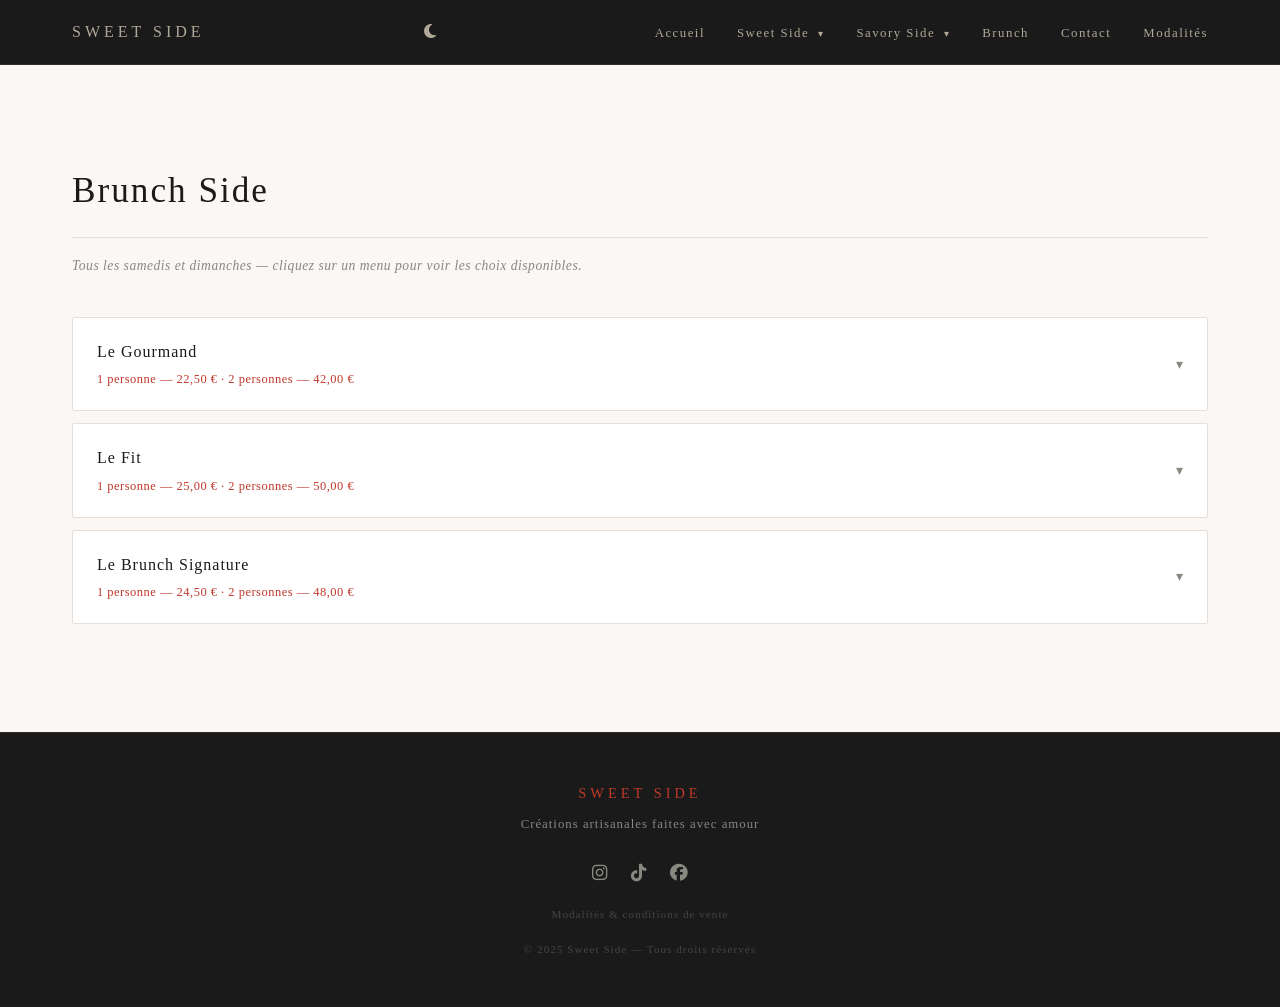
==== commit 6d8fa1d3: "feat: add brunch accordion with checkboxes" ====
--- a/brunch.html
+++ b/brunch.html
@@ -83,239 +83,159 @@
     <!-- BRUNCH -->
     <section id="brunch" class="section">
       <h2 class="section__title">Brunch Side</h2>
-      <p class="section__desc">Tous les samedis et dimanches.</p>
-
-      <!-- LES MENUS -->
-      <div class="products__grid">
-
-        <div class="product-card fade-in">
-          <div class="product-card__img-placeholder"></div>
-          <div class="product-card__body">
-            <h3 class="product-card__name">Le Gourmand</h3>
-            <p class="product-card__desc">2 viennoiseries au choix · 1 ice coffee au choix · 1 Innocent ou 2 shots vitaminés · 1 bagel saumon ou bagel aux oeufs · 1 avocado toast · 2 pancakes ou 2 brioches perdues · Tiramisu maison ou salade de fruit · Nutella, confiture, beurre et Philadelphia</p>
-            <div class="product-card__prices">
-              <span class="product-card__price">1p — 22,50 €</span>
-              <span class="product-card__price-divider">|</span>
-              <span class="product-card__price">2p — 42,00 €</span>
-            </div>
-          </div>
-        </div>
-
-        <div class="product-card fade-in">
-          <div class="product-card__img-placeholder"></div>
-          <div class="product-card__body">
-            <h3 class="product-card__name">Le Fit</h3>
-            <p class="product-card__desc">1 Innocent ou 2 shots vitaminés · 1 yaourt à boire Hipro ou 1 Cécémel proteiné (+0,50€) · 1 bagel saumon ou 1 avocado toast · 2 oeufs brouillés au thon · 1 toast beurre de cacahuète et bananes caramélisées · 1 toast pain gris Philadelphia extra proteiné et filet de dinde · 1 barre protéinée Hipro · Beurre, confiture et philadelphia</p>
-            <div class="product-card__prices">
-              <span class="product-card__price">1p — 25,00 €</span>
-              <span class="product-card__price-divider">|</span>
-              <span class="product-card__price">2p — 50,00 €</span>
-            </div>
-          </div>
-        </div>
-
-        <div class="product-card fade-in">
-          <div class="product-card__img-placeholder"></div>
-          <div class="product-card__body">
-            <h3 class="product-card__name">Le Brunch Signature</h3>
-            <p class="product-card__desc">1 viennoiserie au choix · 1 ice coffee au choix · 1 fromage + 2 charcuteries au choix · 1 Innocent ou 2 shots vitaminés · 1 salade maison au choix · 1 bagel aux oeufs · 1 pan con tomate, jambon et roquette · Nutella, confiture, beurre et Philadelphia</p>
-            <div class="product-card__prices">
-              <span class="product-card__price">1p — 24,50 €</span>
-              <span class="product-card__price-divider">|</span>
-              <span class="product-card__price">2p — 48,00 €</span>
-            </div>
-          </div>
-        </div>
-
+      <p class="section__desc">Tous les samedis et dimanches — cliquez sur un menu pour voir les choix disponibles.</p>
+
+      <!-- LE GOURMAND -->
+      <div class="brunch__card">
+        <div class="brunch__header" data-target="gourmand">
+          <div class="brunch__header-left">
+            <span class="brunch__name">Le Gourmand</span>
+            <span class="brunch__price">1 personne — 22,50 € · 2 personnes — 42,00 €</span>
+          </div>
+          <span class="brunch__arrow">▾</span>
+        </div>
+        <div class="brunch__body" id="gourmand">
+          <div class="brunch__choice-group">
+            <p class="brunch__choice-title">Ice coffee — choisissez 1</p>
+            <label class="brunch__choice-item"><input type="checkbox" name="gourmand-coffee"> Latte</label>
+            <label class="brunch__choice-item"><input type="checkbox" name="gourmand-coffee"> Cappuccino</label>
+            <label class="brunch__choice-item"><input type="checkbox" name="gourmand-coffee"> Noisette <span class="brunch__extra">+0,50 €</span></label>
+            <label class="brunch__choice-item"><input type="checkbox" name="gourmand-coffee"> Caramel machiato <span class="brunch__extra">+0,50 €</span></label>
+            <label class="brunch__choice-item"><input type="checkbox" name="gourmand-coffee"> Cécémel <span class="brunch__extra">+1,00 €</span></label>
+            <label class="brunch__choice-item"><input type="checkbox" name="gourmand-coffee"> Cécémel proteiné <span class="brunch__extra">+1,50 €</span></label>
+          </div>
+          <div class="brunch__choice-group">
+            <p class="brunch__choice-title">Jus de fruits — choisissez 1</p>
+            <label class="brunch__choice-item"><input type="checkbox" name="gourmand-jus"> Innocent fraise / cerise</label>
+            <label class="brunch__choice-item"><input type="checkbox" name="gourmand-jus"> Innocent matcha / kiwi</label>
+            <label class="brunch__choice-item"><input type="checkbox" name="gourmand-jus"> Jus d'orange frais maison</label>
+            <label class="brunch__choice-item"><input type="checkbox" name="gourmand-jus"> Jus carotte mandarine</label>
+            <label class="brunch__choice-item"><input type="checkbox" name="gourmand-jus"> Innocent Blue Spark Coconut</label>
+          </div>
+          <div class="brunch__choice-group">
+            <p class="brunch__choice-title">Shots vitaminés — choisissez 2</p>
+            <label class="brunch__choice-item"><input type="checkbox" name="gourmand-shots"> Gingembre citron</label>
+            <label class="brunch__choice-item"><input type="checkbox" name="gourmand-shots"> Gingembre hibiscus</label>
+            <label class="brunch__choice-item"><input type="checkbox" name="gourmand-shots"> Gingembre curcuma</label>
+          </div>
+          <div class="brunch__choice-group">
+            <p class="brunch__choice-title">Viennoiseries — choisissez 2</p>
+            <label class="brunch__choice-item"><input type="checkbox" name="gourmand-viennoiserie"> Croissant</label>
+            <label class="brunch__choice-item"><input type="checkbox" name="gourmand-viennoiserie"> Pain au chocolat</label>
+            <label class="brunch__choice-item"><input type="checkbox" name="gourmand-viennoiserie"> Pain suisse</label>
+            <label class="brunch__choice-item"><input type="checkbox" name="gourmand-viennoiserie"> Muffin blueberry banane</label>
+          </div>
+          <div class="brunch__choice-group">
+            <p class="brunch__choice-title">Tiramisu ou salade de fruit</p>
+            <label class="brunch__choice-item"><input type="checkbox" name="gourmand-dessert"> Tiramisu spéculoos</label>
+            <label class="brunch__choice-item"><input type="checkbox" name="gourmand-dessert"> Tiramisu classique</label>
+            <label class="brunch__choice-item"><input type="checkbox" name="gourmand-dessert"> Salade de fruit</label>
+          </div>
+          <div class="brunch__choice-group">
+            <p class="brunch__choice-title">Inclus dans le menu</p>
+            <p class="brunch__included">1 bagel saumon ou bagel aux oeufs · 1 avocado toast · 2 pancakes ou 2 brioches perdues · Nutella, confiture, beurre et Philadelphia</p>
+          </div>
+        </div>
       </div>
 
-      <!-- OPTIONS PAR MENU -->
-      <h3 class="category__title">Ce que vous choisissez dans chaque menu</h3>
-      <div class="brownie__options">
-        <div class="brownie__option-item">
-          <span class="brownie__option-name">Le Gourmand</span>
-          <span class="brownie__option-desc">Ice coffee · Jus de fruits · Viennoiserie · Shots · Tiramisu spéculoos ou classique</span>
-          <span class="brownie__option-price">Au choix</span>
-        </div>
-        <div class="brownie__option-item">
-          <span class="brownie__option-name">Le Fit</span>
-          <span class="brownie__option-desc">Jus de fruits · Shots · Hipro</span>
-          <span class="brownie__option-price">Au choix</span>
-        </div>
-        <div class="brownie__option-item">
-          <span class="brownie__option-name">Le Signature</span>
-          <span class="brownie__option-desc">Viennoiseries · Charcuteries · Fromages · Jus · Ice coffee · Salades</span>
-          <span class="brownie__option-price">Au choix</span>
+      <!-- LE FIT -->
+      <div class="brunch__card">
+        <div class="brunch__header" data-target="fit">
+          <div class="brunch__header-left">
+            <span class="brunch__name">Le Fit</span>
+            <span class="brunch__price">1 personne — 25,00 € · 2 personnes — 50,00 €</span>
+          </div>
+          <span class="brunch__arrow">▾</span>
+        </div>
+        <div class="brunch__body" id="fit">
+          <div class="brunch__choice-group">
+            <p class="brunch__choice-title">Jus de fruits — choisissez 1</p>
+            <label class="brunch__choice-item"><input type="checkbox" name="fit-jus"> Innocent fraise / cerise</label>
+            <label class="brunch__choice-item"><input type="checkbox" name="fit-jus"> Innocent matcha / kiwi</label>
+            <label class="brunch__choice-item"><input type="checkbox" name="fit-jus"> Jus d'orange frais maison</label>
+            <label class="brunch__choice-item"><input type="checkbox" name="fit-jus"> Jus carotte mandarine</label>
+            <label class="brunch__choice-item"><input type="checkbox" name="fit-jus"> Innocent Blue Spark Coconut</label>
+          </div>
+          <div class="brunch__choice-group">
+            <p class="brunch__choice-title">Shots vitaminés — choisissez 2</p>
+            <label class="brunch__choice-item"><input type="checkbox" name="fit-shots"> Gingembre citron</label>
+            <label class="brunch__choice-item"><input type="checkbox" name="fit-shots"> Gingembre hibiscus</label>
+            <label class="brunch__choice-item"><input type="checkbox" name="fit-shots"> Gingembre curcuma</label>
+          </div>
+          <div class="brunch__choice-group">
+            <p class="brunch__choice-title">Hipro — choisissez 1</p>
+            <label class="brunch__choice-item"><input type="checkbox" name="fit-hipro"> Barre choco caramel</label>
+            <label class="brunch__choice-item"><input type="checkbox" name="fit-hipro"> Barre choco banane</label>
+            <label class="brunch__choice-item"><input type="checkbox" name="fit-hipro"> Nestlé fitness chocolat</label>
+            <label class="brunch__choice-item"><input type="checkbox" name="fit-hipro"> Yaourt à boire <span class="brunch__extra">+1,00 €</span></label>
+          </div>
+          <div class="brunch__choice-group">
+            <p class="brunch__choice-title">Inclus dans le menu</p>
+            <p class="brunch__included">1 bagel saumon ou 1 avocado toast · 2 oeufs brouillés au thon · 1 toast beurre de cacahuète et bananes caramélisées · 1 toast pain gris Philadelphia extra proteiné et filet de dinde · Beurre, confiture et philadelphia</p>
+          </div>
         </div>
       </div>
 
-      <!-- ICE COFFEE -->
-      <h3 class="category__title">Ice coffee</h3>
-      <div class="brownie__options">
-        <div class="brownie__option-item">
-          <span class="brownie__option-name">Latte</span>
-          <span class="brownie__option-desc"></span>
-          <span class="brownie__option-price">Inclus</span>
-        </div>
-        <div class="brownie__option-item">
-          <span class="brownie__option-name">Cappuccino</span>
-          <span class="brownie__option-desc"></span>
-          <span class="brownie__option-price">Inclus</span>
-        </div>
-        <div class="brownie__option-item">
-          <span class="brownie__option-name">Noisette</span>
-          <span class="brownie__option-desc"></span>
-          <span class="brownie__option-price">+0,50 €</span>
-        </div>
-        <div class="brownie__option-item">
-          <span class="brownie__option-name">Caramel machiato</span>
-          <span class="brownie__option-desc"></span>
-          <span class="brownie__option-price">+0,50 €</span>
-        </div>
-        <div class="brownie__option-item">
-          <span class="brownie__option-name">Cécémel</span>
-          <span class="brownie__option-desc"></span>
-          <span class="brownie__option-price">+1,00 €</span>
-        </div>
-        <div class="brownie__option-item">
-          <span class="brownie__option-name">Cécémel proteiné</span>
-          <span class="brownie__option-desc"></span>
-          <span class="brownie__option-price">+1,50 €</span>
-        </div>
-      </div>
-
-      <!-- JUS DE FRUITS -->
-      <h3 class="category__title">Jus de fruits</h3>
-      <div class="brownie__options">
-        <div class="brownie__option-item">
-          <span class="brownie__option-name">Innocent fraise / cerise</span>
-          <span class="brownie__option-desc"></span>
-          <span class="brownie__option-price">Inclus</span>
-        </div>
-        <div class="brownie__option-item">
-          <span class="brownie__option-name">Innocent matcha / kiwi</span>
-          <span class="brownie__option-desc"></span>
-          <span class="brownie__option-price">Inclus</span>
-        </div>
-        <div class="brownie__option-item">
-          <span class="brownie__option-name">Jus d'orange frais maison</span>
-          <span class="brownie__option-desc"></span>
-          <span class="brownie__option-price">Inclus</span>
-        </div>
-        <div class="brownie__option-item">
-          <span class="brownie__option-name">Jus carotte mandarine</span>
-          <span class="brownie__option-desc"></span>
-          <span class="brownie__option-price">Inclus</span>
-        </div>
-        <div class="brownie__option-item">
-          <span class="brownie__option-name">Innocent Blue Spark Coconut</span>
-          <span class="brownie__option-desc"></span>
-          <span class="brownie__option-price">Inclus</span>
-        </div>
-      </div>
-
-      <!-- SHOTS -->
-      <h3 class="category__title">Shots vitaminés</h3>
-      <div class="brownie__options">
-        <div class="brownie__option-item">
-          <span class="brownie__option-name">Gingembre citron</span>
-          <span class="brownie__option-desc"></span>
-          <span class="brownie__option-price">Inclus</span>
-        </div>
-        <div class="brownie__option-item">
-          <span class="brownie__option-name">Gingembre hibiscus</span>
-          <span class="brownie__option-desc"></span>
-          <span class="brownie__option-price">Inclus</span>
-        </div>
-        <div class="brownie__option-item">
-          <span class="brownie__option-name">Gingembre curcuma</span>
-          <span class="brownie__option-desc"></span>
-          <span class="brownie__option-price">Inclus</span>
-        </div>
-      </div>
-
-      <!-- VIENNOISERIES -->
-      <h3 class="category__title">Viennoiseries</h3>
-      <div class="brownie__options">
-        <div class="brownie__option-item">
-          <span class="brownie__option-name">Croissants</span>
-          <span class="brownie__option-desc"></span>
-          <span class="brownie__option-price">Inclus</span>
-        </div>
-        <div class="brownie__option-item">
-          <span class="brownie__option-name">Pains au chocolat</span>
-          <span class="brownie__option-desc"></span>
-          <span class="brownie__option-price">Inclus</span>
-        </div>
-        <div class="brownie__option-item">
-          <span class="brownie__option-name">Pains suisses</span>
-          <span class="brownie__option-desc"></span>
-          <span class="brownie__option-price">Inclus</span>
-        </div>
-        <div class="brownie__option-item">
-          <span class="brownie__option-name">Muffins blueberry banane</span>
-          <span class="brownie__option-desc"></span>
-          <span class="brownie__option-price">Inclus</span>
-        </div>
-      </div>
-
-      <!-- SALADES -->
-      <h3 class="category__title">Salades</h3>
-      <div class="brownie__options">
-        <div class="brownie__option-item">
-          <span class="brownie__option-name">Tomates burrata et balsamique</span>
-          <span class="brownie__option-desc"></span>
-          <span class="brownie__option-price">Inclus</span>
-        </div>
-        <div class="brownie__option-item">
-          <span class="brownie__option-name">Pêches rôties burrata et balsamique</span>
-          <span class="brownie__option-desc"></span>
-          <span class="brownie__option-price">Inclus</span>
-        </div>
-        <div class="brownie__option-item">
-          <span class="brownie__option-name">Tomates mozzarella balsamique</span>
-          <span class="brownie__option-desc"></span>
-          <span class="brownie__option-price">Inclus</span>
-        </div>
-        <div class="brownie__option-item">
-          <span class="brownie__option-name">Salade classique</span>
-          <span class="brownie__option-desc"></span>
-          <span class="brownie__option-price">Inclus</span>
-        </div>
-        <div class="brownie__option-item">
-          <span class="brownie__option-name">Salade de fruits</span>
-          <span class="brownie__option-desc"></span>
-          <span class="brownie__option-price">Inclus</span>
-        </div>
-      </div>
-
-      <!-- FROMAGES & CHARCUTERIES -->
-      <h3 class="category__title">Fromages & charcuteries</h3>
-      <div class="brownie__options">
-        <div class="brownie__option-item">
-          <span class="brownie__option-name">Fromages</span>
-          <span class="brownie__option-desc">Gouda, mozzarella, brie ou camembert</span>
-          <span class="brownie__option-price">Inclus</span>
-        </div>
-        <div class="brownie__option-item">
-          <span class="brownie__option-name">Charcuteries</span>
-          <span class="brownie__option-desc">Mortadelle, jambon serrano, dés de salami, chorizo ou dinde (halal)</span>
-          <span class="brownie__option-price">Inclus</span>
-        </div>
-      </div>
-
-      <!-- HIPRO -->
-      <h3 class="category__title">Hipro</h3>
-      <div class="brownie__options">
-        <div class="brownie__option-item">
-          <span class="brownie__option-name">Barre protéinée</span>
-          <span class="brownie__option-desc">Choco caramel, choco banane ou Nestlé fitness chocolat</span>
-          <span class="brownie__option-price">Inclus</span>
-        </div>
-        <div class="brownie__option-item">
-          <span class="brownie__option-name">Yaourt à boire</span>
-          <span class="brownie__option-desc">Banane, mangue, cookie & vanille ou framboise & fraise chocolat</span>
-          <span class="brownie__option-price">+1,00 €</span>
+      <!-- LE SIGNATURE -->
+      <div class="brunch__card">
+        <div class="brunch__header" data-target="signature">
+          <div class="brunch__header-left">
+            <span class="brunch__name">Le Brunch Signature</span>
+            <span class="brunch__price">1 personne — 24,50 € · 2 personnes — 48,00 €</span>
+          </div>
+          <span class="brunch__arrow">▾</span>
+        </div>
+        <div class="brunch__body" id="signature">
+          <div class="brunch__choice-group">
+            <p class="brunch__choice-title">Ice coffee — choisissez 1</p>
+            <label class="brunch__choice-item"><input type="checkbox" name="sig-coffee"> Latte</label>
+            <label class="brunch__choice-item"><input type="checkbox" name="sig-coffee"> Cappuccino</label>
+            <label class="brunch__choice-item"><input type="checkbox" name="sig-coffee"> Noisette <span class="brunch__extra">+0,50 €</span></label>
+            <label class="brunch__choice-item"><input type="checkbox" name="sig-coffee"> Caramel machiato <span class="brunch__extra">+0,50 €</span></label>
+            <label class="brunch__choice-item"><input type="checkbox" name="sig-coffee"> Cécémel <span class="brunch__extra">+1,00 €</span></label>
+          </div>
+          <div class="brunch__choice-group">
+            <p class="brunch__choice-title">Jus de fruits — choisissez 1</p>
+            <label class="brunch__choice-item"><input type="checkbox" name="sig-jus"> Innocent fraise / cerise</label>
+            <label class="brunch__choice-item"><input type="checkbox" name="sig-jus"> Innocent matcha / kiwi</label>
+            <label class="brunch__choice-item"><input type="checkbox" name="sig-jus"> Jus d'orange frais maison</label>
+            <label class="brunch__choice-item"><input type="checkbox" name="sig-jus"> Jus carotte mandarine</label>
+            <label class="brunch__choice-item"><input type="checkbox" name="sig-jus"> Innocent Blue Spark Coconut</label>
+          </div>
+          <div class="brunch__choice-group">
+            <p class="brunch__choice-title">Fromage — choisissez 1</p>
+            <label class="brunch__choice-item"><input type="checkbox" name="sig-fromage"> Gouda</label>
+            <label class="brunch__choice-item"><input type="checkbox" name="sig-fromage"> Mozzarella</label>
+            <label class="brunch__choice-item"><input type="checkbox" name="sig-fromage"> Brie</label>
+            <label class="brunch__choice-item"><input type="checkbox" name="sig-fromage"> Camembert</label>
+          </div>
+          <div class="brunch__choice-group">
+            <p class="brunch__choice-title">Charcuteries — choisissez 2</p>
+            <label class="brunch__choice-item"><input type="checkbox" name="sig-charcuterie"> Mortadelle</label>
+            <label class="brunch__choice-item"><input type="checkbox" name="sig-charcuterie"> Jambon serrano</label>
+            <label class="brunch__choice-item"><input type="checkbox" name="sig-charcuterie"> Dés de salami</label>
+            <label class="brunch__choice-item"><input type="checkbox" name="sig-charcuterie"> Chorizo</label>
+            <label class="brunch__choice-item"><input type="checkbox" name="sig-charcuterie"> Dinde (halal)</label>
+          </div>
+          <div class="brunch__choice-group">
+            <p class="brunch__choice-title">Salade — choisissez 1</p>
+            <label class="brunch__choice-item"><input type="checkbox" name="sig-salade"> Tomates burrata et balsamique</label>
+            <label class="brunch__choice-item"><input type="checkbox" name="sig-salade"> Pêches rôties burrata et balsamique</label>
+            <label class="brunch__choice-item"><input type="checkbox" name="sig-salade"> Tomates mozzarella balsamique</label>
+            <label class="brunch__choice-item"><input type="checkbox" name="sig-salade"> Salade classique</label>
+            <label class="brunch__choice-item"><input type="checkbox" name="sig-salade"> Salade de fruits</label>
+          </div>
+          <div class="brunch__choice-group">
+            <p class="brunch__choice-title">Viennoiserie — choisissez 1</p>
+            <label class="brunch__choice-item"><input type="checkbox" name="sig-viennoiserie"> Croissant</label>
+            <label class="brunch__choice-item"><input type="checkbox" name="sig-viennoiserie"> Pain au chocolat</label>
+            <label class="brunch__choice-item"><input type="checkbox" name="sig-viennoiserie"> Pain suisse</label>
+            <label class="brunch__choice-item"><input type="checkbox" name="sig-viennoiserie"> Muffin blueberry banane</label>
+          </div>
+          <div class="brunch__choice-group">
+            <p class="brunch__choice-title">Inclus dans le menu</p>
+            <p class="brunch__included">1 bagel aux oeufs · 1 pan con tomate, jambon et roquette · Nutella, confiture, beurre et Philadelphia</p>
+          </div>
         </div>
       </div>
 
--- a/assets/css/style.css
+++ b/assets/css/style.css
@@ -1073,4 +1073,137 @@
     position: relative;
   }
 
+}
+
+
+/* ===== BRUNCH ACCORDION ===== */
+.brunch__card {
+  background-color: #FFFFFF;
+  border: 0.5px solid #E8E0D8;
+  border-radius: 2px;
+  margin-bottom: 12px;
+  overflow: hidden;
+}
+
+.brunch__header {
+  display: flex;
+  justify-content: space-between;
+  align-items: center;
+  padding: 20px 24px;
+  cursor: pointer;
+  transition: background-color 0.15s ease;
+}
+
+.brunch__header:hover {
+  background-color: #F5F0EC;
+}
+
+.brunch__header-left {
+  display: flex;
+  flex-direction: column;
+  gap: 4px;
+}
+
+.brunch__name {
+  font-family: 'Georgia', serif;
+  font-size: 1rem;
+  letter-spacing: 1px;
+  color: #1A1A1A;
+}
+
+.brunch__price {
+  font-size: 0.78rem;
+  letter-spacing: 0.5px;
+  color: #C0392B;
+}
+
+.brunch__arrow {
+  font-size: 0.85rem;
+  color: #888780;
+  transition: transform 0.3s ease;
+}
+
+.brunch__card.open .brunch__arrow {
+  transform: rotate(180deg);
+}
+
+.brunch__body {
+  display: none;
+  padding: 0 24px 20px;
+  border-top: 0.5px solid #E8E0D8;
+}
+
+.brunch__card.open .brunch__body {
+  display: block;
+}
+
+.brunch__choice-group {
+  margin-top: 20px;
+}
+
+.brunch__choice-title {
+  font-size: 0.7rem;
+  letter-spacing: 2px;
+  text-transform: uppercase;
+  color: #888780;
+  margin-bottom: 10px;
+}
+
+.brunch__choice-item {
+  display: flex;
+  align-items: center;
+  gap: 10px;
+  padding: 8px 0;
+  border-bottom: 0.5px solid #E8E0D8;
+  font-size: 0.85rem;
+  color: #1A1A1A;
+  cursor: pointer;
+  transition: color 0.15s ease;
+}
+
+.brunch__choice-item:last-child {
+  border-bottom: none;
+}
+
+.brunch__choice-item input[type="checkbox"] {
+  accent-color: #C0392B;
+  width: 15px;
+  height: 15px;
+  cursor: pointer;
+}
+
+.brunch__extra {
+  margin-left: auto;
+  font-size: 0.78rem;
+  color: #C0392B;
+}
+
+.brunch__included {
+  font-size: 0.82rem;
+  color: #888780;
+  line-height: 1.8;
+  font-style: italic;
+}
+
+/* Dark mode brunch */
+body.dark .brunch__card {
+  background-color: #1A1A1A;
+  border-color: #2E2E2E;
+}
+
+body.dark .brunch__header:hover {
+  background-color: #222222;
+}
+
+body.dark .brunch__name {
+  color: #F0EDE8;
+}
+
+body.dark .brunch__body {
+  border-top-color: #2E2E2E;
+}
+
+body.dark .brunch__choice-item {
+  color: #F0EDE8;
+  border-bottom-color: #2E2E2E;
 }
